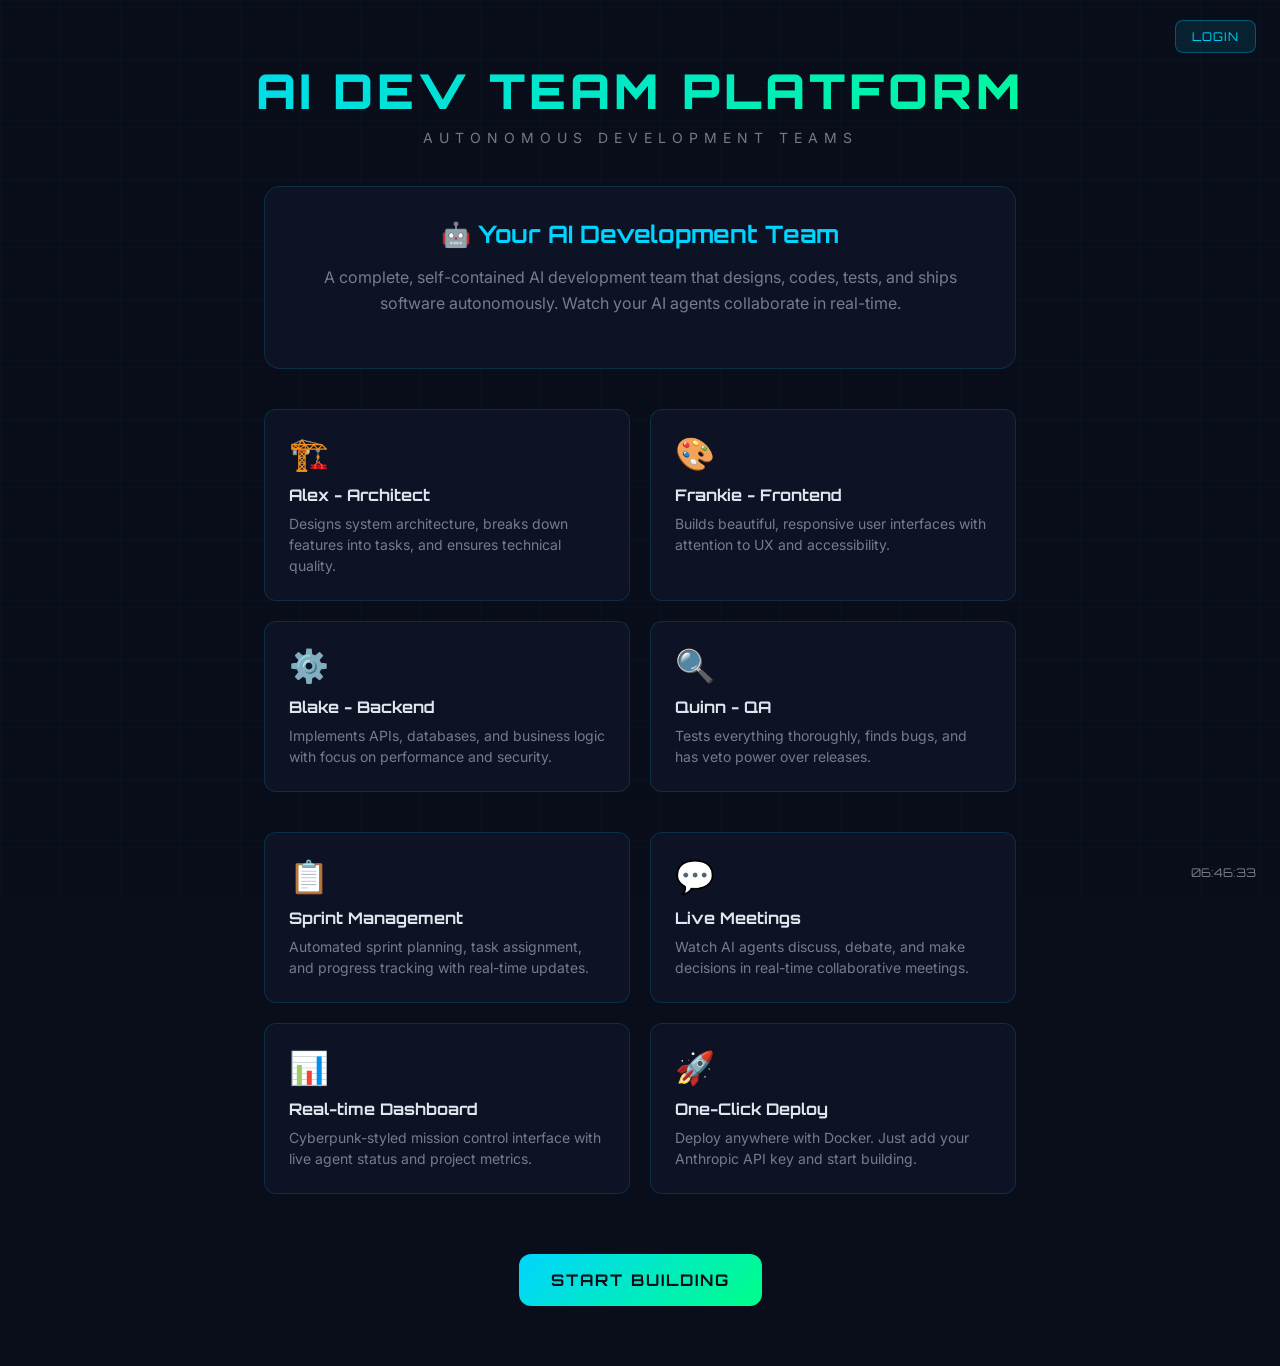
==== dashboard/static/landing.html @ e025c848 "🚀 AI Dev Team Platform — standalone, deployable, auth-ready" ====
<!DOCTYPE html>
<html lang="en">
<head>
<meta charset="UTF-8">
<meta name="viewport" content="width=device-width, initial-scale=1.0">
<title>🚀 AI DEV TEAM PLATFORM</title>
<link rel="preconnect" href="https://fonts.googleapis.com">
<link href="https://fonts.googleapis.com/css2?family=Orbitron:wght@400;500;700;900&family=Inter:wght@300;400;500;600;700&display=swap" rel="stylesheet">
<style>
*{margin:0;padding:0;box-sizing:border-box}
:root{--bg:#0a0e1a;--surface:rgba(15,20,40,0.8);--border:rgba(0,212,255,0.15);--cyan:#00D4FF;--green:#00FF88;--amber:#FFB800;--red:#FF3366;--text:#e0e6ed;--text-dim:rgba(224,230,237,0.5)}
body{font-family:'Inter',sans-serif;background:var(--bg);color:var(--text);min-height:100vh;overflow-x:hidden}

/* Grid background */
.grid-bg{position:fixed;inset:0;background-image:linear-gradient(rgba(0,212,255,0.03) 1px,transparent 1px),linear-gradient(90deg,rgba(0,212,255,0.03) 1px,transparent 1px);background-size:60px 60px;pointer-events:none;z-index:0}
.scanlines{position:fixed;inset:0;background:repeating-linear-gradient(0deg,transparent,transparent 2px,rgba(0,0,0,0.03) 2px,rgba(0,0,0,0.03) 4px);pointer-events:none;z-index:1}

/* Header */
.header{text-align:center;padding:60px 20px 40px;position:relative;z-index:2}
.header h1{font-family:'Orbitron',monospace;font-size:clamp(28px,5vw,48px);font-weight:900;background:linear-gradient(135deg,var(--cyan),var(--green));-webkit-background-clip:text;-webkit-text-fill-color:transparent;letter-spacing:4px;animation:glow 3s ease-in-out infinite alternate}
.header .subtitle{color:var(--text-dim);font-size:14px;letter-spacing:6px;text-transform:uppercase;margin-top:8px}
@keyframes glow{from{filter:drop-shadow(0 0 8px rgba(0,212,255,0.3))}to{filter:drop-shadow(0 0 20px rgba(0,212,255,0.6))}}

/* Auth status */
.auth-status{position:fixed;top:20px;right:24px;z-index:10;display:flex;align-items:center;gap:12px}
.login-btn{background:rgba(0,212,255,0.1);border:1px solid rgba(0,212,255,0.3);color:var(--cyan);padding:8px 16px;border-radius:8px;text-decoration:none;font-family:'Orbitron',monospace;font-size:12px;letter-spacing:1px;transition:all 0.3s}
.login-btn:hover{background:rgba(0,212,255,0.2);border-color:var(--cyan)}

/* Main content */
.content{max-width:800px;margin:0 auto;padding:0 24px;position:relative;z-index:2}

.intro-card{background:var(--surface);border:1px solid var(--border);border-radius:16px;padding:32px;backdrop-filter:blur(20px);margin-bottom:40px;text-align:center}
.intro-card h2{font-family:'Orbitron',monospace;font-size:24px;color:var(--cyan);margin-bottom:16px}
.intro-card p{color:var(--text-dim);line-height:1.6;margin-bottom:20px}

.features{display:grid;grid-template-columns:repeat(auto-fit,minmax(250px,1fr));gap:20px;margin-bottom:40px}
.feature-card{background:var(--surface);border:1px solid var(--border);border-radius:12px;padding:24px;backdrop-filter:blur(16px)}
.feature-card .icon{font-size:32px;margin-bottom:12px}
.feature-card h3{font-family:'Orbitron',monospace;font-size:16px;color:var(--text);margin-bottom:8px}
.feature-card p{color:var(--text-dim);font-size:14px;line-height:1.5}

.cta-section{text-align:center;margin:60px 0}
.cta-btn{display:inline-block;background:linear-gradient(135deg,var(--cyan),var(--green));color:var(--bg);padding:16px 32px;border-radius:12px;text-decoration:none;font-family:'Orbitron',monospace;font-size:16px;font-weight:700;letter-spacing:2px;transition:transform 0.3s}
.cta-btn:hover{transform:translateY(-2px)}

/* Clock */
.clock{position:fixed;bottom:20px;right:24px;color:var(--text-dim);font-family:'Orbitron',monospace;font-size:12px;z-index:10}
</style>
</head>
<body>
<div class="grid-bg"></div>
<div class="scanlines"></div>

<div class="auth-status">
  <a href="/login" class="login-btn">LOGIN</a>
</div>

<div class="header">
  <h1>AI DEV TEAM PLATFORM</h1>
  <div class="subtitle">Autonomous Development Teams</div>
</div>

<div class="content">
  <div class="intro-card">
    <h2>🤖 Your AI Development Team</h2>
    <p>A complete, self-contained AI development team that designs, codes, tests, and ships software autonomously. Watch your AI agents collaborate in real-time.</p>
  </div>

  <div class="features">
    <div class="feature-card">
      <div class="icon">🏗️</div>
      <h3>Alex - Architect</h3>
      <p>Designs system architecture, breaks down features into tasks, and ensures technical quality.</p>
    </div>
    <div class="feature-card">
      <div class="icon">🎨</div>
      <h3>Frankie - Frontend</h3>
      <p>Builds beautiful, responsive user interfaces with attention to UX and accessibility.</p>
    </div>
    <div class="feature-card">
      <div class="icon">⚙️</div>
      <h3>Blake - Backend</h3>
      <p>Implements APIs, databases, and business logic with focus on performance and security.</p>
    </div>
    <div class="feature-card">
      <div class="icon">🔍</div>
      <h3>Quinn - QA</h3>
      <p>Tests everything thoroughly, finds bugs, and has veto power over releases.</p>
    </div>
  </div>

  <div class="features">
    <div class="feature-card">
      <div class="icon">📋</div>
      <h3>Sprint Management</h3>
      <p>Automated sprint planning, task assignment, and progress tracking with real-time updates.</p>
    </div>
    <div class="feature-card">
      <div class="icon">💬</div>
      <h3>Live Meetings</h3>
      <p>Watch AI agents discuss, debate, and make decisions in real-time collaborative meetings.</p>
    </div>
    <div class="feature-card">
      <div class="icon">📊</div>
      <h3>Real-time Dashboard</h3>
      <p>Cyberpunk-styled mission control interface with live agent status and project metrics.</p>
    </div>
    <div class="feature-card">
      <div class="icon">🚀</div>
      <h3>One-Click Deploy</h3>
      <p>Deploy anywhere with Docker. Just add your Anthropic API key and start building.</p>
    </div>
  </div>

  <div class="cta-section">
    <a href="/login" class="cta-btn">START BUILDING</a>
  </div>
</div>

<div class="clock" id="clock">--:--:--</div>

<script>
function updateClock(){
  const now = new Date();
  document.getElementById('clock').textContent = now.toLocaleTimeString('en-US',{hour12:false});
}
setInterval(updateClock,1000);
updateClock();
</script>
</body>
</html>
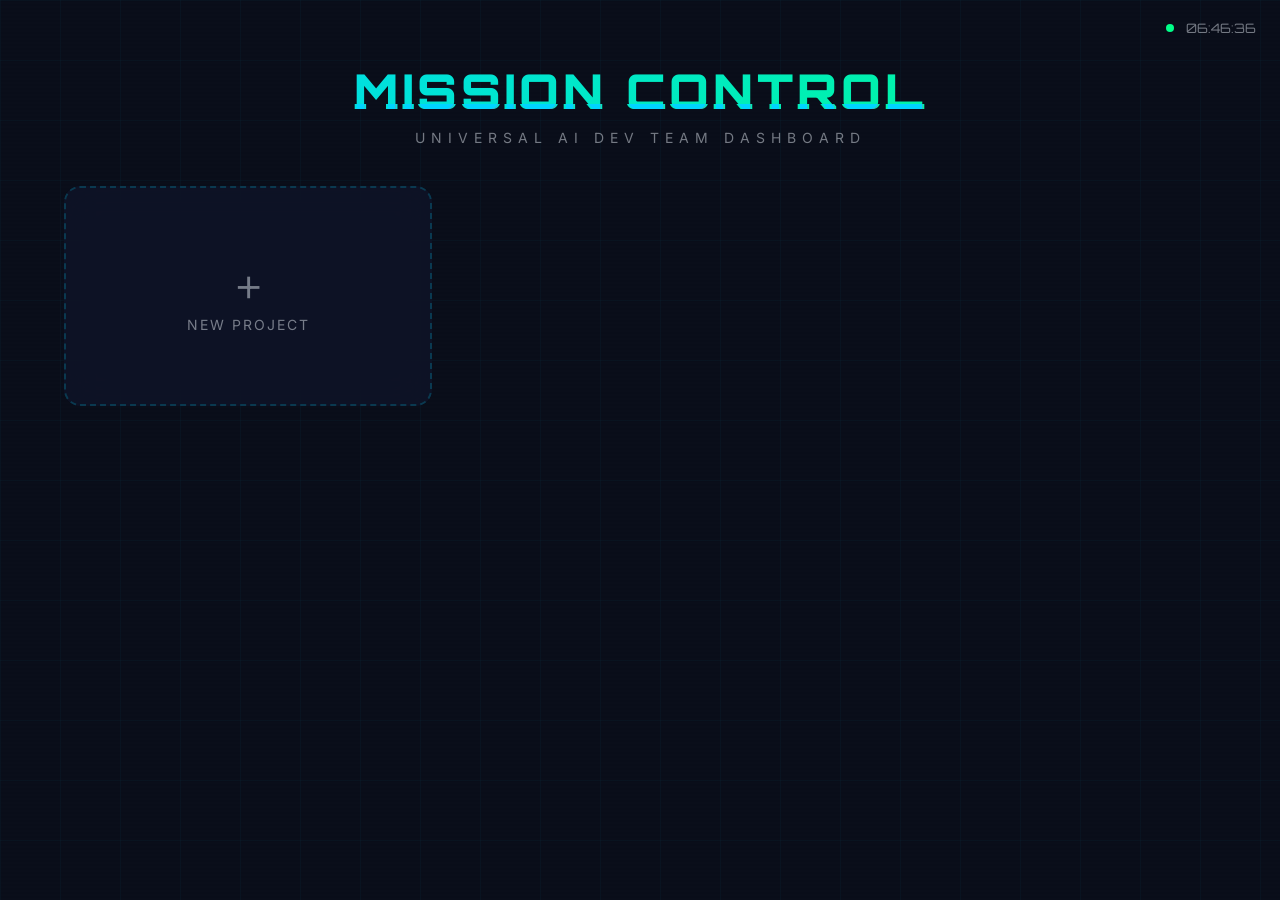
==== commit ba5e840c: "feat: sprint controls, meeting spy improvements, sprint filter, bug fixes - Pause/Resume sprint butt" ====
--- a/dashboard/static/landing.html
+++ b/dashboard/static/landing.html
@@ -3,7 +3,7 @@
 <head>
 <meta charset="UTF-8">
 <meta name="viewport" content="width=device-width, initial-scale=1.0">
-<title>🚀 AI DEV TEAM PLATFORM</title>
+<title>🚀 MISSION CONTROL — Select Project</title>
 <link rel="preconnect" href="https://fonts.googleapis.com">
 <link href="https://fonts.googleapis.com/css2?family=Orbitron:wght@400;500;700;900&family=Inter:wght@300;400;500;600;700&display=swap" rel="stylesheet">
 <style>
@@ -21,111 +21,121 @@
 .header .subtitle{color:var(--text-dim);font-size:14px;letter-spacing:6px;text-transform:uppercase;margin-top:8px}
 @keyframes glow{from{filter:drop-shadow(0 0 8px rgba(0,212,255,0.3))}to{filter:drop-shadow(0 0 20px rgba(0,212,255,0.6))}}
 
-/* Auth status */
-.auth-status{position:fixed;top:20px;right:24px;z-index:10;display:flex;align-items:center;gap:12px}
-.login-btn{background:rgba(0,212,255,0.1);border:1px solid rgba(0,212,255,0.3);color:var(--cyan);padding:8px 16px;border-radius:8px;text-decoration:none;font-family:'Orbitron',monospace;font-size:12px;letter-spacing:1px;transition:all 0.3s}
-.login-btn:hover{background:rgba(0,212,255,0.2);border-color:var(--cyan)}
+/* Glitch */
+.glitch{position:relative}
+.glitch::before,.glitch::after{content:attr(data-text);position:absolute;top:0;left:0;width:100%;height:100%;background:var(--bg)}
+.glitch::before{-webkit-background-clip:text;-webkit-text-fill-color:transparent;background:linear-gradient(135deg,var(--cyan),var(--green));-webkit-background-clip:text;left:2px;text-shadow:-2px 0 var(--red);clip:rect(44px,9999px,56px,0);animation:glitch-1 5s infinite linear alternate-reverse}
+.glitch::after{-webkit-background-clip:text;-webkit-text-fill-color:transparent;background:linear-gradient(135deg,var(--cyan),var(--green));-webkit-background-clip:text;left:-2px;text-shadow:2px 0 var(--cyan);clip:rect(44px,9999px,56px,0);animation:glitch-2 5s infinite linear alternate-reverse}
+@keyframes glitch-1{0%{clip:rect(20px,9999px,36px,0)}20%{clip:rect(54px,9999px,70px,0)}40%{clip:rect(2px,9999px,18px,0)}60%{clip:rect(38px,9999px,52px,0)}80%{clip:rect(60px,9999px,80px,0)}100%{clip:rect(10px,9999px,30px,0)}}
+@keyframes glitch-2{0%{clip:rect(65px,9999px,85px,0)}20%{clip:rect(10px,9999px,28px,0)}40%{clip:rect(45px,9999px,65px,0)}60%{clip:rect(5px,9999px,20px,0)}80%{clip:rect(30px,9999px,48px,0)}100%{clip:rect(55px,9999px,75px,0)}}
 
-/* Main content */
-.content{max-width:800px;margin:0 auto;padding:0 24px;position:relative;z-index:2}
+/* Projects grid */
+.projects{max-width:1200px;margin:0 auto;padding:0 24px 60px;display:grid;grid-template-columns:repeat(auto-fill,minmax(340px,1fr));gap:24px;position:relative;z-index:2}
 
-.intro-card{background:var(--surface);border:1px solid var(--border);border-radius:16px;padding:32px;backdrop-filter:blur(20px);margin-bottom:40px;text-align:center}
-.intro-card h2{font-family:'Orbitron',monospace;font-size:24px;color:var(--cyan);margin-bottom:16px}
-.intro-card p{color:var(--text-dim);line-height:1.6;margin-bottom:20px}
+.project-card{background:var(--surface);border:1px solid var(--border);border-radius:16px;padding:28px;cursor:pointer;transition:all 0.3s ease;backdrop-filter:blur(20px);position:relative;overflow:hidden}
+.project-card:hover{border-color:var(--cyan);transform:translateY(-4px);box-shadow:0 8px 32px rgba(0,212,255,0.15),inset 0 0 30px rgba(0,212,255,0.03)}
+.project-card::before{content:'';position:absolute;top:0;left:0;right:0;height:3px;background:linear-gradient(90deg,var(--cyan),var(--green));opacity:0;transition:opacity 0.3s}
+.project-card:hover::before{opacity:1}
 
-.features{display:grid;grid-template-columns:repeat(auto-fit,minmax(250px,1fr));gap:20px;margin-bottom:40px}
-.feature-card{background:var(--surface);border:1px solid var(--border);border-radius:12px;padding:24px;backdrop-filter:blur(16px)}
-.feature-card .icon{font-size:32px;margin-bottom:12px}
-.feature-card h3{font-family:'Orbitron',monospace;font-size:16px;color:var(--text);margin-bottom:8px}
-.feature-card p{color:var(--text-dim);font-size:14px;line-height:1.5}
+.project-card .emoji{font-size:36px;margin-bottom:12px;display:block}
+.project-card .name{font-family:'Orbitron',monospace;font-size:18px;font-weight:700;color:var(--cyan);margin-bottom:6px}
+.project-card .desc{color:var(--text-dim);font-size:13px;line-height:1.5;margin-bottom:16px}
 
-.cta-section{text-align:center;margin:60px 0}
-.cta-btn{display:inline-block;background:linear-gradient(135deg,var(--cyan),var(--green));color:var(--bg);padding:16px 32px;border-radius:12px;text-decoration:none;font-family:'Orbitron',monospace;font-size:16px;font-weight:700;letter-spacing:2px;transition:transform 0.3s}
-.cta-btn:hover{transform:translateY(-2px)}
+.project-card .stats{display:flex;gap:16px;flex-wrap:wrap}
+.project-card .stat{display:flex;align-items:center;gap:6px;font-size:12px;color:var(--text-dim)}
+.project-card .stat .val{color:var(--green);font-family:'Orbitron',monospace;font-weight:600}
+
+.project-card .phase-badge{display:inline-block;padding:3px 10px;border-radius:20px;font-size:11px;font-weight:600;text-transform:uppercase;letter-spacing:1px;margin-bottom:12px}
+.phase-badge.development{background:rgba(0,212,255,0.15);color:var(--cyan);border:1px solid rgba(0,212,255,0.3)}
+.phase-badge.architecture{background:rgba(255,184,0,0.15);color:var(--amber);border:1px solid rgba(255,184,0,0.3)}
+.phase-badge.planning{background:rgba(138,43,226,0.15);color:#b388ff;border:1px solid rgba(138,43,226,0.3)}
+
+/* Progress bar in card */
+.progress-wrap{margin-top:16px;background:rgba(255,255,255,0.05);border-radius:8px;height:6px;overflow:hidden}
+.progress-fill{height:100%;background:linear-gradient(90deg,var(--cyan),var(--green));border-radius:8px;transition:width 0.5s ease}
+
+/* Add project card */
+.add-card{border:2px dashed rgba(0,212,255,0.2);display:flex;flex-direction:column;align-items:center;justify-content:center;min-height:220px;color:var(--text-dim)}
+.add-card:hover{border-color:var(--cyan);color:var(--cyan)}
+.add-card .plus{font-size:48px;font-weight:300;margin-bottom:8px;line-height:1}
+.add-card .label{font-size:14px;letter-spacing:2px;text-transform:uppercase}
 
 /* Clock */
-.clock{position:fixed;bottom:20px;right:24px;color:var(--text-dim);font-family:'Orbitron',monospace;font-size:12px;z-index:10}
+.clock-bar{position:fixed;top:20px;right:24px;z-index:10;display:flex;align-items:center;gap:12px}
+.clock{font-family:'Orbitron',monospace;font-size:13px;color:var(--text-dim)}
+.conn-dot{width:8px;height:8px;border-radius:50%;background:var(--green);display:inline-block;animation:pulse 2s infinite}
+@keyframes pulse{0%,100%{opacity:1}50%{opacity:0.4}}
 </style>
 </head>
 <body>
 <div class="grid-bg"></div>
 <div class="scanlines"></div>
 
-<div class="auth-status">
-  <a href="/login" class="login-btn">LOGIN</a>
+<div class="clock-bar">
+  <span class="conn-dot"></span>
+  <span class="clock" id="clock">--:--:--</span>
 </div>
 
 <div class="header">
-  <h1>AI DEV TEAM PLATFORM</h1>
-  <div class="subtitle">Autonomous Development Teams</div>
+  <h1 class="glitch" data-text="MISSION CONTROL">MISSION CONTROL</h1>
+  <div class="subtitle">Universal AI Dev Team Dashboard</div>
 </div>
 
-<div class="content">
-  <div class="intro-card">
-    <h2>🤖 Your AI Development Team</h2>
-    <p>A complete, self-contained AI development team that designs, codes, tests, and ships software autonomously. Watch your AI agents collaborate in real-time.</p>
-  </div>
-
-  <div class="features">
-    <div class="feature-card">
-      <div class="icon">🏗️</div>
-      <h3>Alex - Architect</h3>
-      <p>Designs system architecture, breaks down features into tasks, and ensures technical quality.</p>
-    </div>
-    <div class="feature-card">
-      <div class="icon">🎨</div>
-      <h3>Frankie - Frontend</h3>
-      <p>Builds beautiful, responsive user interfaces with attention to UX and accessibility.</p>
-    </div>
-    <div class="feature-card">
-      <div class="icon">⚙️</div>
-      <h3>Blake - Backend</h3>
-      <p>Implements APIs, databases, and business logic with focus on performance and security.</p>
-    </div>
-    <div class="feature-card">
-      <div class="icon">🔍</div>
-      <h3>Quinn - QA</h3>
-      <p>Tests everything thoroughly, finds bugs, and has veto power over releases.</p>
-    </div>
-  </div>
-
-  <div class="features">
-    <div class="feature-card">
-      <div class="icon">📋</div>
-      <h3>Sprint Management</h3>
-      <p>Automated sprint planning, task assignment, and progress tracking with real-time updates.</p>
-    </div>
-    <div class="feature-card">
-      <div class="icon">💬</div>
-      <h3>Live Meetings</h3>
-      <p>Watch AI agents discuss, debate, and make decisions in real-time collaborative meetings.</p>
-    </div>
-    <div class="feature-card">
-      <div class="icon">📊</div>
-      <h3>Real-time Dashboard</h3>
-      <p>Cyberpunk-styled mission control interface with live agent status and project metrics.</p>
-    </div>
-    <div class="feature-card">
-      <div class="icon">🚀</div>
-      <h3>One-Click Deploy</h3>
-      <p>Deploy anywhere with Docker. Just add your Anthropic API key and start building.</p>
-    </div>
-  </div>
-
-  <div class="cta-section">
-    <a href="/login" class="cta-btn">START BUILDING</a>
+<div class="projects" id="projects">
+  <div class="project-card add-card" onclick="alert('Coming soon — tell P.R.I.N.T. to create a new project!')">
+    <span class="plus">+</span>
+    <span class="label">New Project</span>
   </div>
 </div>
 
-<div class="clock" id="clock">--:--:--</div>
+<script>
+const WORKSPACE = '/api/projects';
 
-<script>
 function updateClock(){
   const now = new Date();
   document.getElementById('clock').textContent = now.toLocaleTimeString('en-US',{hour12:false});
 }
 setInterval(updateClock,1000);
 updateClock();
+
+async function loadProjects(){
+  try{
+    const res = await fetch('/api/projects');
+    const data = await res.json();
+    const container = document.getElementById('projects');
+    
+    // Clear existing project cards (keep add card)
+    const addCard = container.querySelector('.add-card');
+    container.innerHTML = '';
+    
+    data.projects.forEach(p => {
+      const progress = p.tasks_total > 0 ? Math.round((p.tasks_done / p.tasks_total) * 100) : 0;
+      const card = document.createElement('div');
+      card.className = 'project-card';
+      card.onclick = () => window.location.href = `/project/${p.slug}`;
+      card.innerHTML = `
+        <span class="emoji">${p.emoji || '📦'}</span>
+        <div class="phase-badge ${(p.phase||'').toLowerCase()}">${p.phase || 'Unknown'}</div>
+        <div class="name">${p.name}</div>
+        <div class="desc">${p.description || ''}</div>
+        <div class="stats">
+          <div class="stat">📦 Tasks: <span class="val">${p.tasks_done}/${p.tasks_total}</span></div>
+          <div class="stat">👥 Agents: <span class="val">${p.agents_active}</span></div>
+          <div class="stat">🏃 Sprint: <span class="val">${p.sprint || '—'}</span></div>
+        </div>
+        <div class="progress-wrap"><div class="progress-fill" style="width:${progress}%"></div></div>
+      `;
+      container.appendChild(card);
+    });
+    
+    container.appendChild(addCard);
+  }catch(e){
+    console.error('Failed to load projects:', e);
+  }
+}
+
+loadProjects();
+setInterval(loadProjects, 10000);
 </script>
 </body>
-</html>+</html>
